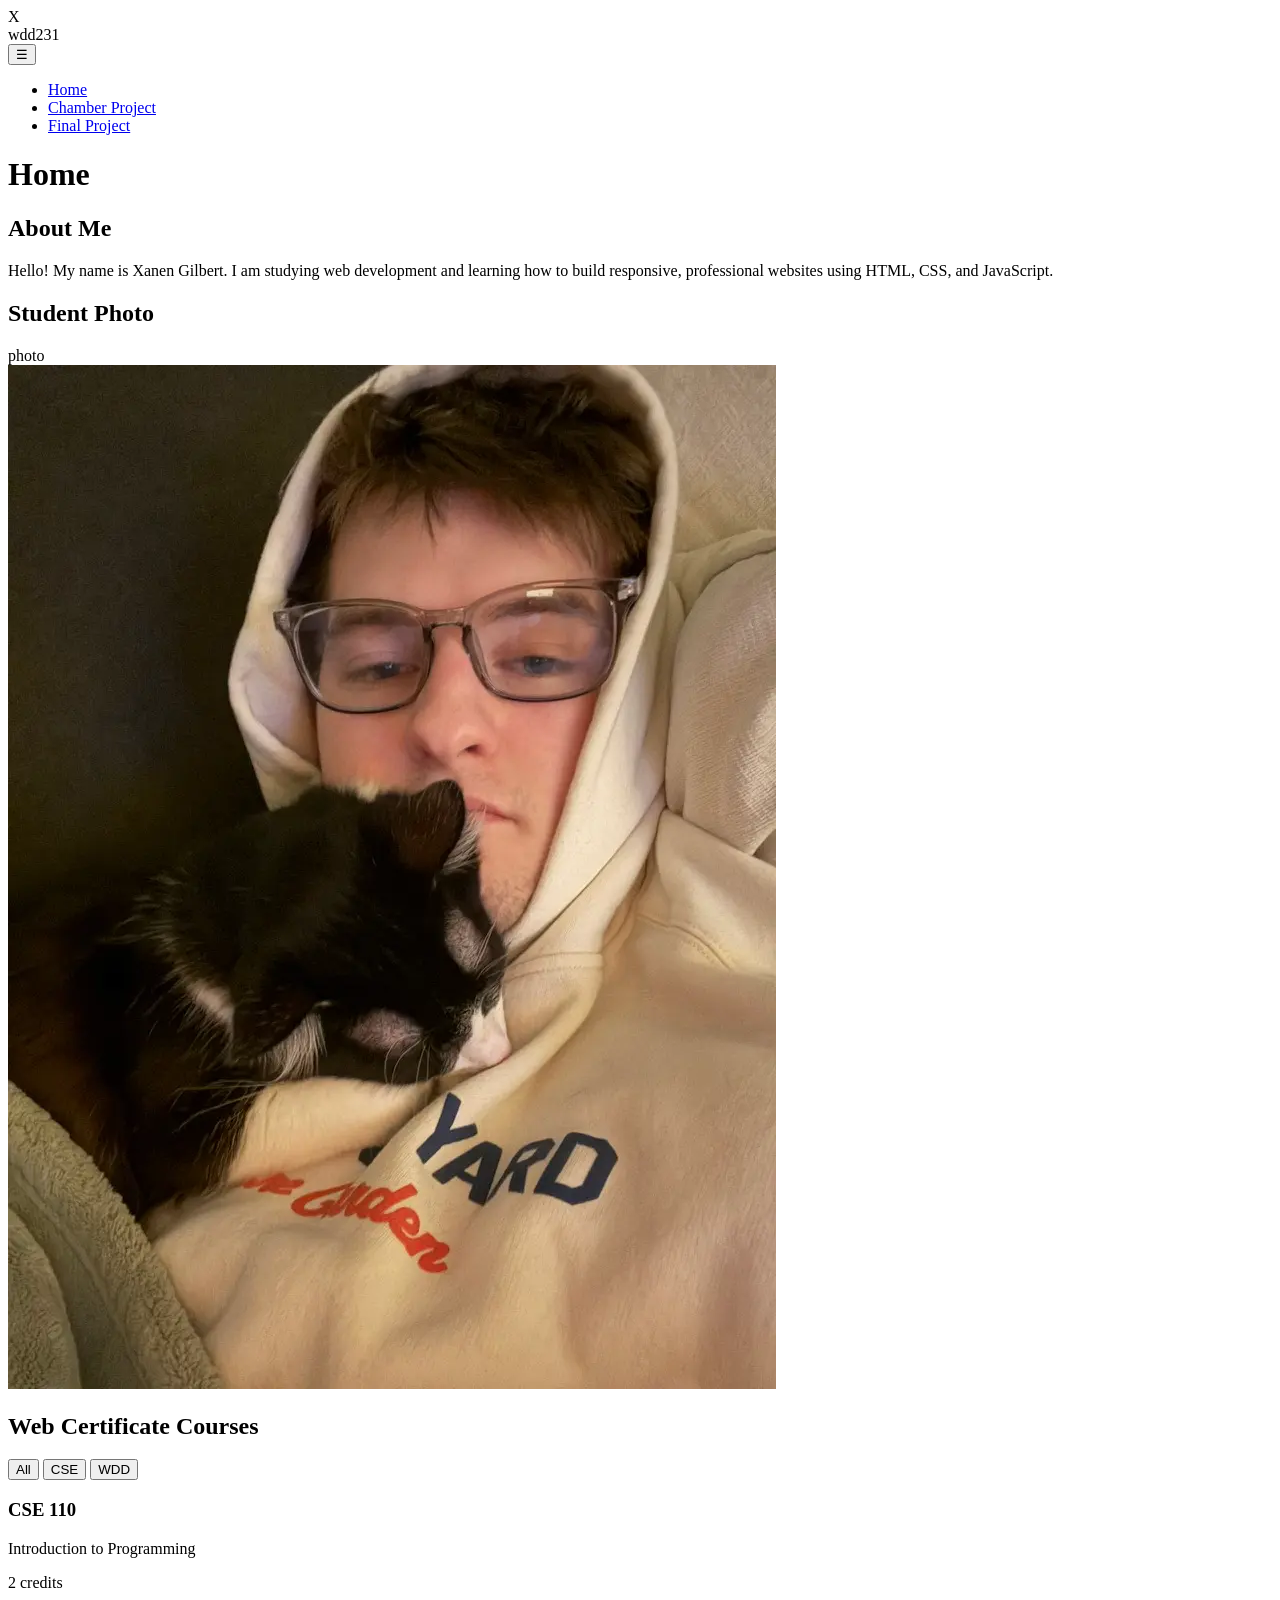
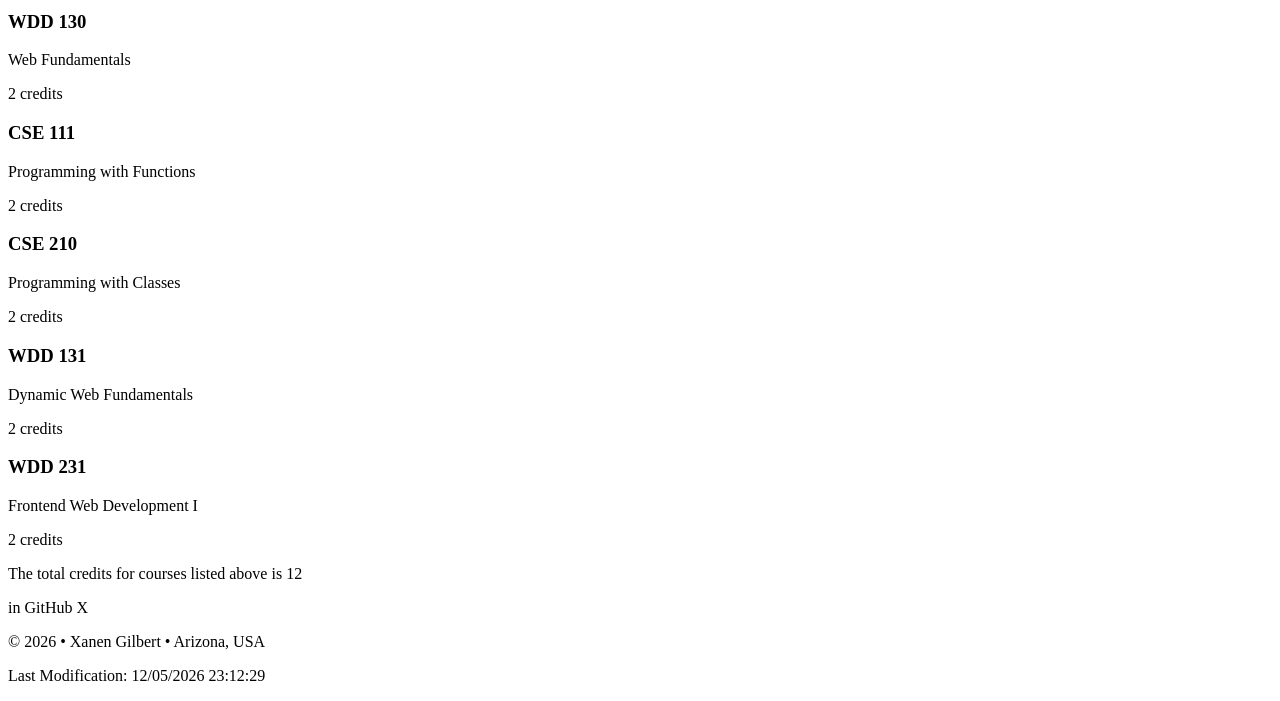
==== index.html @ d59ecf31 "added js, and photo" ====
<!DOCTYPE html>
<html lang="en">
<head>
    <meta charset="UTF-8">
    <meta name="viewport" content="width=device-width, initial-scale=1.0">
    <meta name="author" content="Xane Gilbert">
    <title>wdd231</title>
    <link rel="preconnect" href="https://fonts.googleapis.com">
    <link rel="preconnect" href="https://fonts.gstatic.com" crossorigin>
    <link href="https://fonts.googleapis.com/css2?family=Oswald:wght@200..700&family=Roboto+Mono:ital,wght@0,100..700;1,100..700&display=swap" rel="stylesheet">
    <meta name="description" content="This is the index.html file for the WDD231 project. It contains the basic structure of the website, including the header, main content, and footer.">
    <link rel="stylesheet" href="styles/base.css">
    <script src="scripts/base.js" defer></script>
</head>
<body>
    <header>

        <div class="site-branding">
            <div class="logo">X</div>
            <span>wdd231</span>
        </div>


        <nav id="navigation">
            <button id="menu">☰</button>
            <ul>
                <li><a href="index.html">Home</a></li>
                <li><a href="#">Chamber Project</a></li>
                <li><a href="#">Final Project</a></li>
            </ul>
        </nav>
    </header>

    <main>
    <h1>Home</h1>

    <section class="home-grid">
      <section class="card about">
        <h2>About Me</h2>
        <p>
          Hello! My name is Xanen Gilbert. I am studying web development and
          learning how to build responsive, professional websites using HTML,
          CSS, and JavaScript.
        </p>
      </section>

      <section class="card photo">
        <h2>Student Photo</h2>
        <div class="photo-box">photo</div>
        <img src="images/photo_for_wo1_xanen.webp" alt="Student Photo">
      </section>
    </section>

    <section class="card courses">
      <h2>Web Certificate Courses</h2>

      <div class="course-buttons">
        <button id="all">All</button>
        <button id="cse">CSE</button>
        <button id="wdd">WDD</button>
      </div>

      <div id="courseList" class="course-list"></div>

      <p>
        The total credits for courses listed above is
        <span id="totalCredits"></span>
      </p>
    </section>
  </main>

  <footer>
    <div class="socials">
      <span>in</span>
      <span>GitHub</span>
      <span>X</span>
    </div>

    <p>&copy; <span id="currentyear"></span> • Xanen Gilbert • Arizona, USA</p>
    <p>Last Modification: <span id="lastModified"></span></p>
    </footer>



</body>
</html>
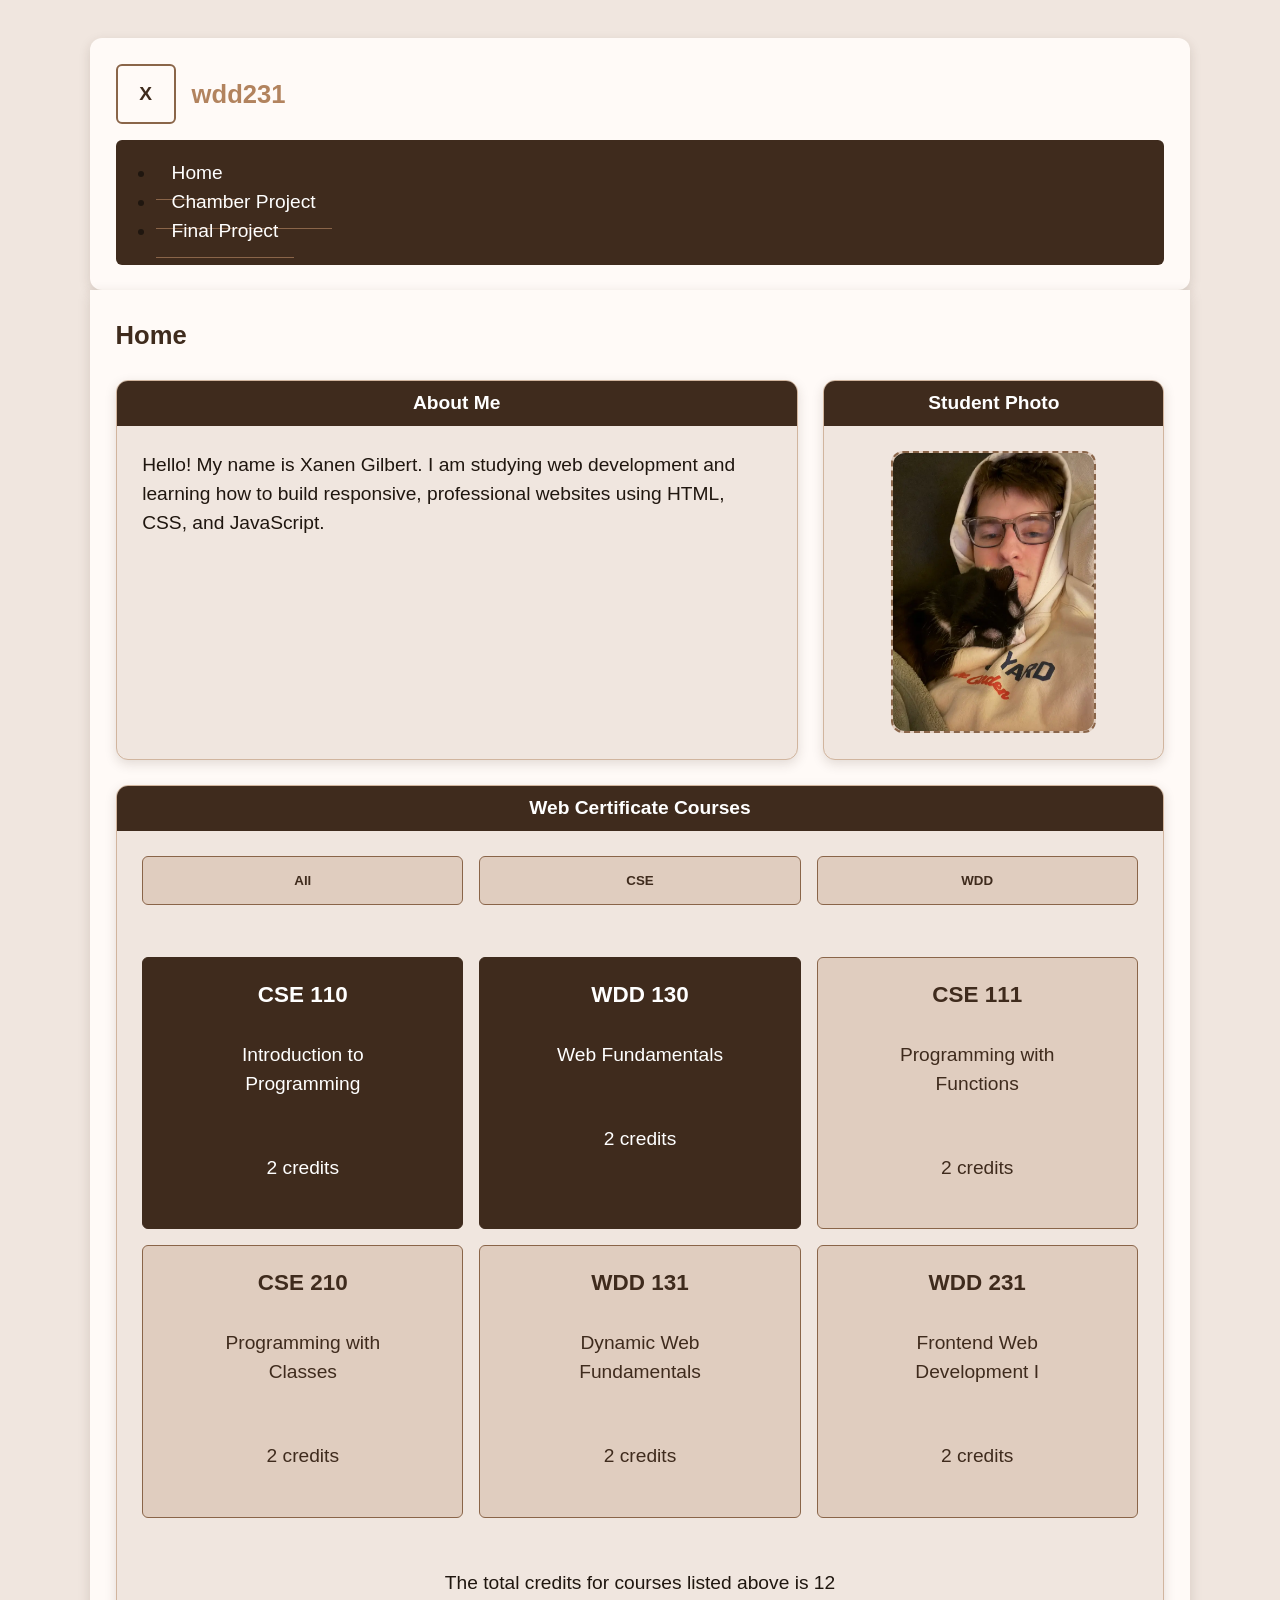
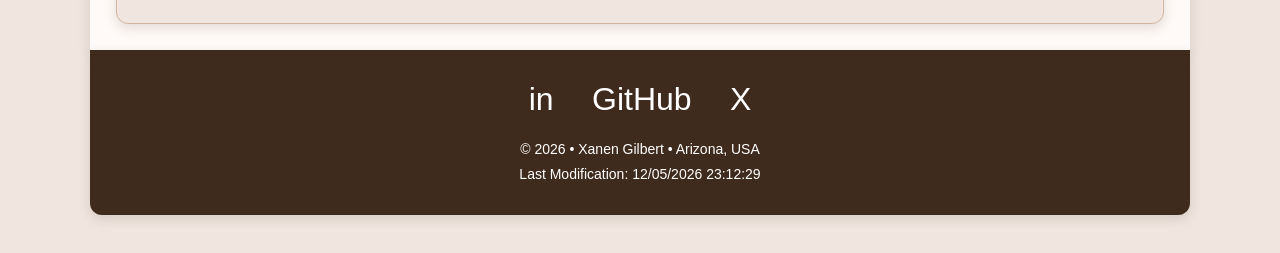
==== commit 539a4848: "added CSS, and JS to website" ====
--- a/index.html
+++ b/index.html
@@ -46,8 +46,9 @@
 
       <section class="card photo">
         <h2>Student Photo</h2>
-        <div class="photo-box">photo</div>
-        <img src="images/photo_for_wo1_xanen.webp" alt="Student Photo">
+        <div class="photo-box">
+          <img src="images/photo_for_wo1_xanen.webp" alt="Student Photo">
+        </div>
       </section>
     </section>
 
--- a/styles/base.css
+++ b/styles/base.css
@@ -0,0 +1,332 @@
+/*=================
+    CSS Variables / Color Theme
+=================*/
+:root {
+  --color-dark: #3f2b1d;
+  --color-primary: #b2835e;
+  --color-secondary: #c19c7e;
+  --color-accent: #d1b59e;
+  --color-soft: #e0cdbf;
+  --color-light: #f0e6df;
+
+  --color-text: #1f160f;
+  --color-text-light: #ffffff;
+  --color-card: #fffaf7;
+  --color-border: #8a6549;
+
+  --max-width: 1100px;
+
+  --space-xs: clamp(0.35rem, 1vw, 0.5rem);
+  --space-sm: clamp(0.5rem, 1.5vw, 1rem);
+  --space-md: clamp(1rem, 2vw, 2rem);
+  --space-lg: clamp(2rem, 3vw, 3rem);
+
+  --font-small: clamp(0.875rem, 1vw, 1rem);
+  --font-medium: clamp(1rem, 1.5vw, 1.25rem);
+  --font-large: clamp(1.25rem, 2vw, 2rem);
+  --font-xlarge: clamp(1.5rem, 3vw, 3rem);
+
+  --radius-sm: 6px;
+  --radius-md: 12px;
+
+  --shadow-soft: 0 4px 12px rgba(63, 43, 29, 0.15);
+
+}
+
+
+/*=================
+    Global Styles
+=================*/
+
+*{
+    box-sizing: border-box;
+}
+
+body {
+    margin: 0;
+    background-color: var(--color-light);
+    font-family: Arial, Helvetica, sans-serif;
+    color: var(--color-text);
+    font-size: var(--font-medium);
+    line-height: 1.5;
+}
+
+header,
+main,
+footer {
+    width: min(90%, var(--max-width));
+    margin: 0 auto;
+}
+
+/*=================
+    Header Styles
+=================*/
+
+
+header {
+    margin-top: var(--space-lg);
+    background: var(--color-card);
+    padding: var(--space-md);
+    border-radius: var(--radius-md); 
+    box-shadow: var(--shadow-soft);
+}
+
+.site-branding {
+    display: flex;
+    align-items: center;
+    gap: var(--space-sm);
+}
+
+.logo {
+    width: clamp(40px, 5vw, 60px);
+    height: clamp(40px, 5vw, 60px);
+    border: 2px solid var(--color-border);
+    display: grid;
+    place-items: center;
+    font-weight: bold;
+    color: var(--color-dark);
+    border-radius: var(--radius-sm);
+}
+
+.site-branding span {
+    font-size: var(--font-large);
+    font-weight: 700;
+    color: var(--color-primary);
+}
+
+/*=================
+    Navigation Styles
+=================*/
+
+#menu {
+    margin-left: auto;
+    background: var(--color-dark);
+    color: var(--color-text-light);
+    border: none;
+    padding: var(--space-xs) var(--space-sm);
+    border-radius: var(--radius-sm);
+    cursor: pointer;
+
+}
+
+#menu::before {
+    content: "☰";
+}
+
+#menu.open::before {
+    content: "✕";
+}
+
+#navigation {
+    display: none;
+    flex-direction: column;
+    background: var(--color-dark);
+    margin-top: var(--space-sm);
+    border-radius: var(--radius-sm);
+    overflow: hidden;
+
+}
+
+#navigation.open {
+    display: flex;
+}
+
+#navigation a {
+    color: var(--color-text-light);
+    text-decoration: none;
+    padding: var(--space-sm);
+    border-bottom: 1px solid var(--color-border);
+}
+
+#navigation a:hover {
+    background: var(--color-primary);
+    color: var(--color-dark);
+}
+
+/*=================
+    Main Styles
+=================*/
+
+main {
+  background: var(--color-card);
+  padding: var(--space-md);
+  box-shadow: var(--shadow-soft);
+}
+
+h1 {
+  font-size: var(--font-large);
+  color: var(--color-dark);
+  margin: 0 0 var(--space-md);
+}
+
+.home-grid {
+  display: grid;
+  grid-template-columns: 1fr;
+  gap: var(--space-md);
+}
+
+/* =========================
+   Cards
+   ========================= */
+
+.card {
+  background: var(--color-light);
+  border: 1px solid var(--color-accent);
+  border-radius: var(--radius-md);
+  overflow: hidden;
+  box-shadow: var(--shadow-soft);
+}
+
+.card h2 {
+  background: var(--color-dark);
+  color: var(--color-text-light);
+  text-align: center;
+  font-size: var(--font-base);
+  padding: var(--space-xs);
+  margin: 0;
+}
+
+.card p {
+  padding: var(--space-md);
+  margin: 0;
+}
+
+/* =========================
+   Photo Section
+   ========================= */
+
+.photo {
+  text-align: center;
+}
+
+.photo-box {
+  width: clamp(160px, 16vw, 240px);
+  height: clamp(180px, 22vw, 300px);
+  background: var(--color-soft);
+  border: 2px dashed var(--color-border);
+  border-radius: var(--radius-md);
+  margin: var(--space-md) auto;
+}
+
+.photo-box img {
+  width: 100%;
+  height: 100%;
+  object-fit: cover;
+  border-radius: var(--radius-md);
+}
+
+/* =========================
+   Courses Section
+   ========================= */
+
+.courses {
+  margin-top: var(--space-md);
+  text-align: center;
+}
+
+.course-buttons {
+  display: grid;
+  grid-template-columns: 1fr;
+  gap: var(--space-sm);
+  padding: var(--space-md);
+}
+
+.course-buttons button {
+  padding: var(--space-sm);
+  border: 1px solid var(--color-border);
+  background: var(--color-soft);
+  color: var(--color-dark);
+  border-radius: var(--radius-sm);
+  cursor: pointer;
+  font-weight: 700;
+}
+
+.course-buttons button:hover {
+  background: var(--color-secondary);
+}
+
+.course-list {
+  display: grid;
+  grid-template-columns: 1fr;
+  gap: var(--space-sm);
+  padding: var(--space-md);
+}
+
+.course-card {
+  background: var(--color-soft);
+  color: var(--color-dark);
+  border: 1px solid var(--color-border);
+  padding: var(--space-sm);
+  border-radius: var(--radius-sm);
+  transition: transform 0.2s ease, box-shadow 0.2s ease;
+}
+
+.course-card:hover {
+  transform: translateY(-2px);
+  box-shadow: var(--shadow-soft);
+}
+
+.course-card h3,
+.course-card p {
+  margin: 0.25rem;
+}
+
+.course-card.completed {
+  background: var(--color-dark);
+  color: var(--color-text-light);
+  border-color: var(--color-dark);
+}
+
+/* =========================
+   Footer
+   ========================= */
+
+footer {
+  background: var(--color-dark);
+  color: var(--color-text-light);
+  text-align: center;
+  padding: var(--space-md);
+  margin-bottom: var(--space-lg);
+  border-radius: 0 0 var(--radius-md) var(--radius-md);
+  box-shadow: var(--shadow-soft);
+}
+
+.socials {
+  display: flex;
+  justify-content: center;
+  gap: var(--space-lg);
+  font-size: clamp(1.2rem, 3vw, 2rem);
+  margin-bottom: var(--space-sm);
+}
+
+footer p {
+  margin: 0.25rem;
+  font-size: var(--font-small);
+}
+
+/* =========================
+   Larger Screens
+   ========================= */
+
+@media (min-width: 700px) {
+  #menu {
+    display: none;
+  }
+
+  #navigation {
+    display: flex;
+    flex-direction: row;
+  }
+
+  .home-grid {
+    grid-template-columns: 2fr 1fr;
+  }
+
+  .course-buttons {
+    grid-template-columns: repeat(3, 1fr);
+  }
+
+  .course-list {
+    grid-template-columns: repeat(3, 1fr);
+  }
+}
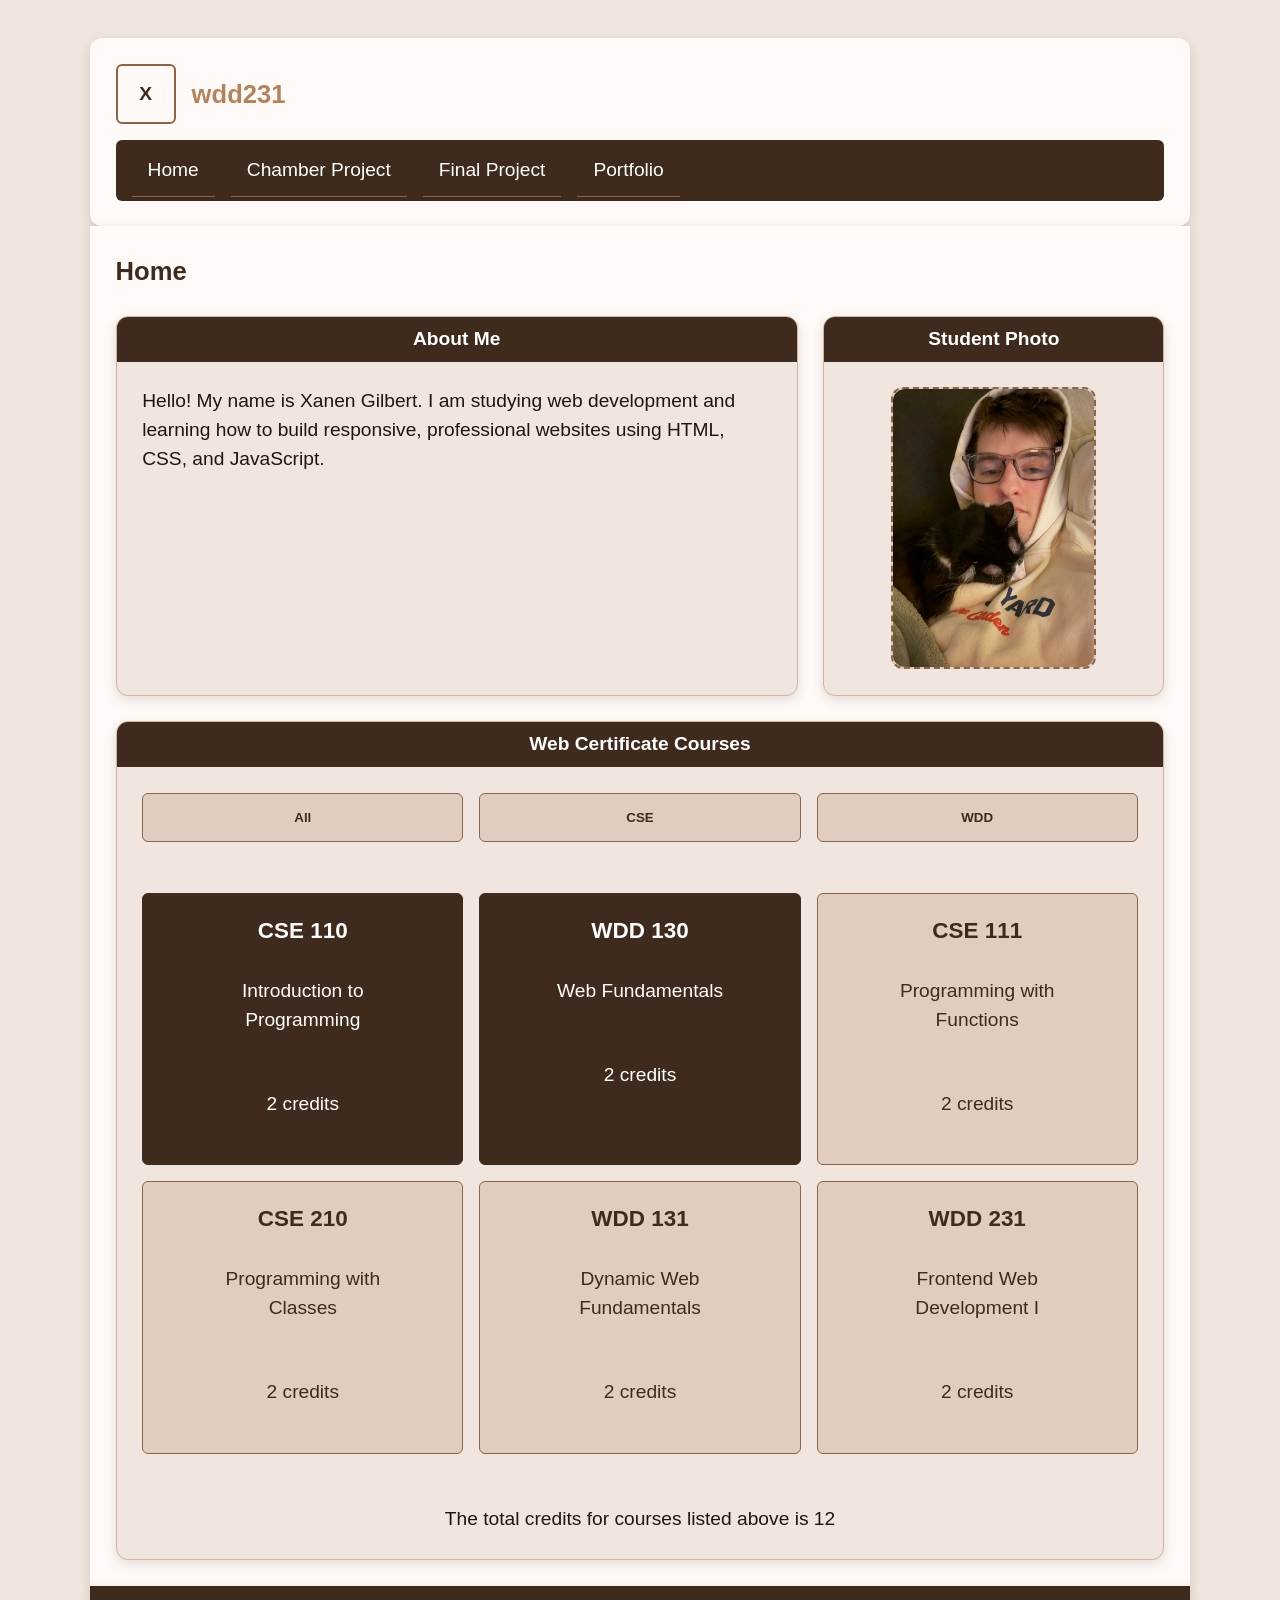
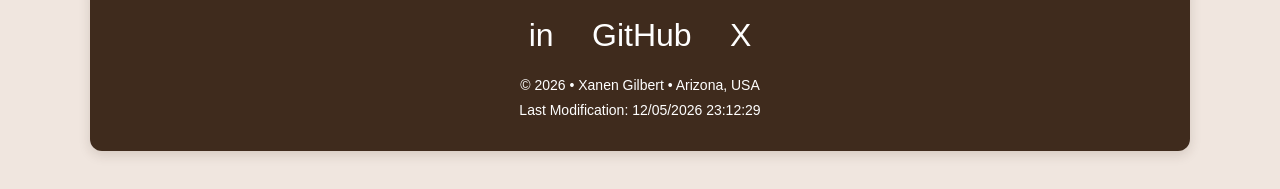
==== commit 48566949: "added line 31 and 13 in index file to get rid of the errors on the audit page for week1 assignment" ====
--- a/index.html
+++ b/index.html
@@ -10,6 +10,7 @@
     <link href="https://fonts.googleapis.com/css2?family=Oswald:wght@200..700&family=Roboto+Mono:ital,wght@0,100..700;1,100..700&display=swap" rel="stylesheet">
     <meta name="description" content="This is the index.html file for the WDD231 project. It contains the basic structure of the website, including the header, main content, and footer.">
     <link rel="stylesheet" href="styles/base.css">
+    <link rel="stylesheet" href="styles/base-large.css">
     <script src="scripts/base.js" defer></script>
 </head>
 <body>
@@ -27,6 +28,7 @@
                 <li><a href="index.html">Home</a></li>
                 <li><a href="#">Chamber Project</a></li>
                 <li><a href="#">Final Project</a></li>
+                <li><a href="#">Portfolio</a></li>
             </ul>
         </nav>
     </header>
--- a/styles/base.css
+++ b/styles/base.css
@@ -118,17 +118,22 @@
 }
 
 #navigation {
-    display: none;
-    flex-direction: column;
+    display: flex;
+    flex-direction: row;
     background: var(--color-dark);
     margin-top: var(--space-sm);
     border-radius: var(--radius-sm);
     overflow: hidden;
-
-}
-
-#navigation.open {
+}
+
+#navigation ul {
     display: flex;
+    justify-content: center;
+    align-items: center;
+    gap: var(--space-sm);
+    list-style: none;
+    margin: 0;
+    padding: var(--space-sm);
 }
 
 #navigation a {
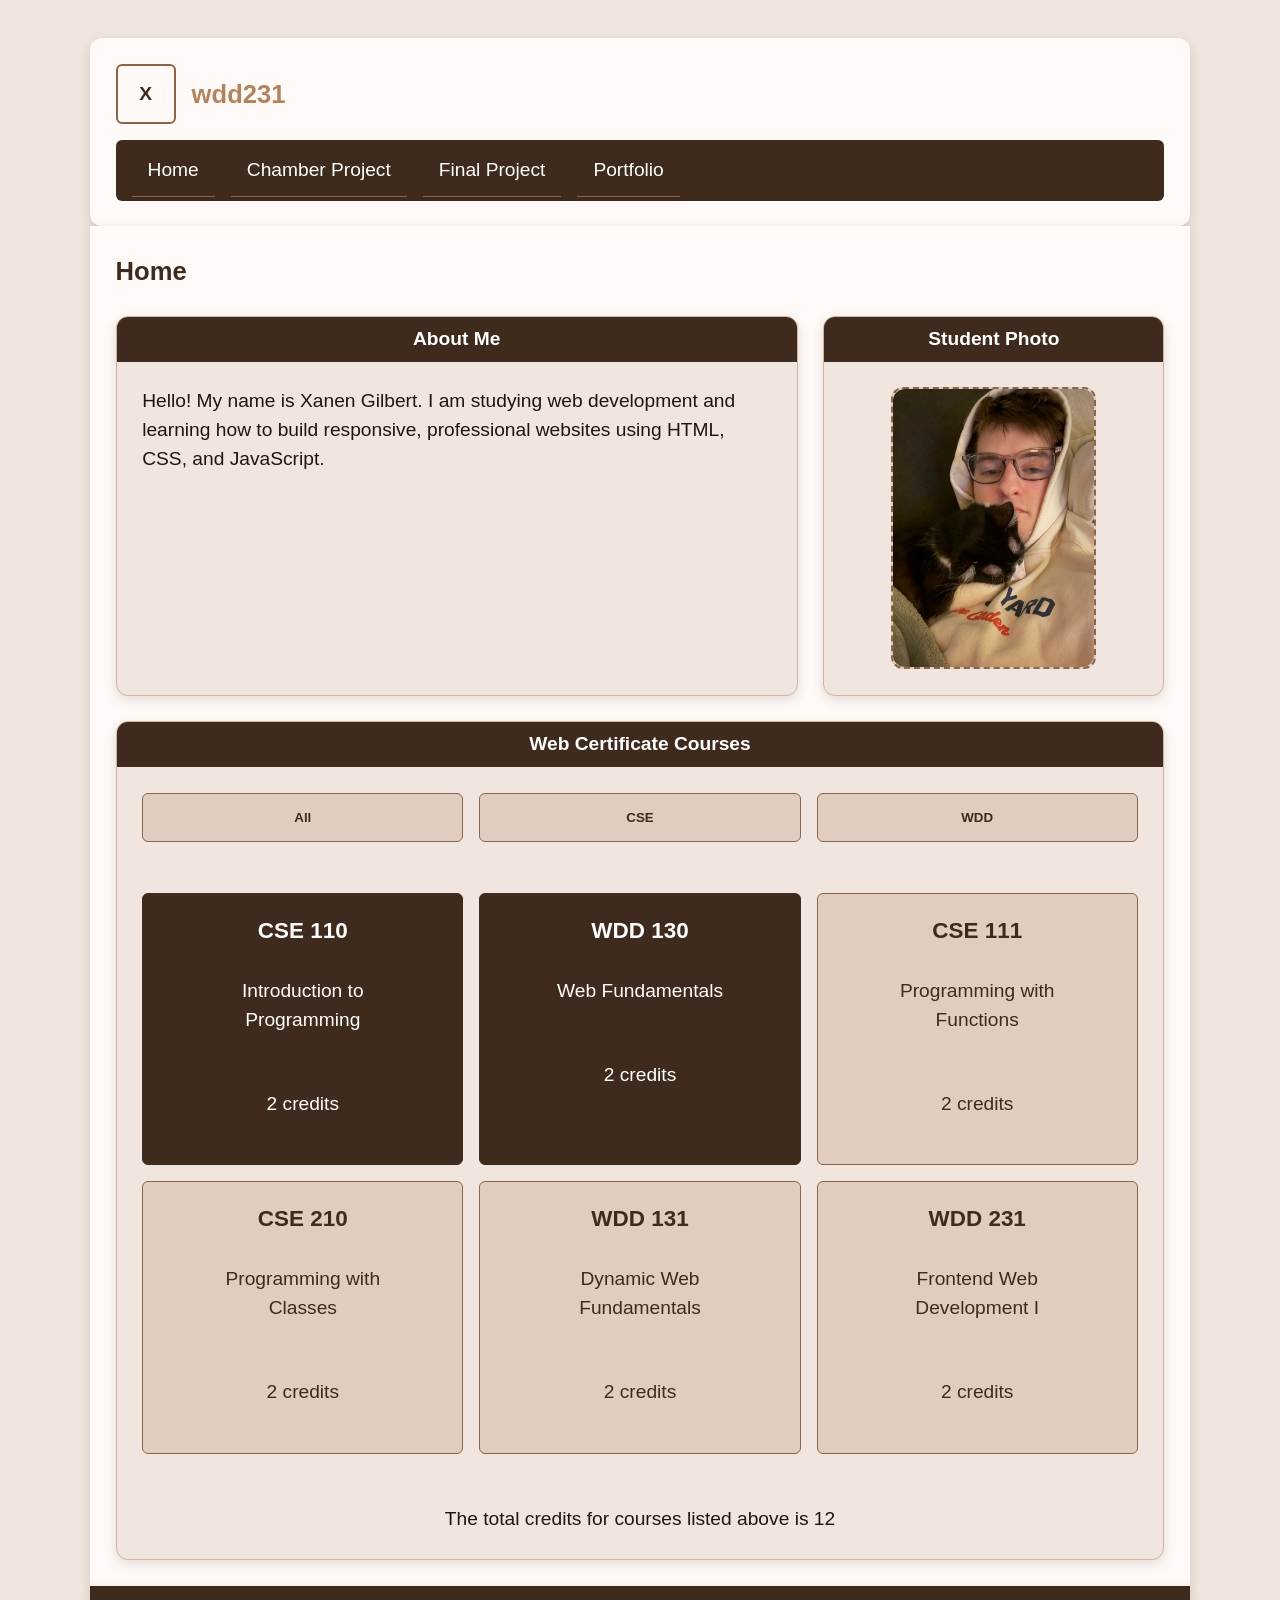
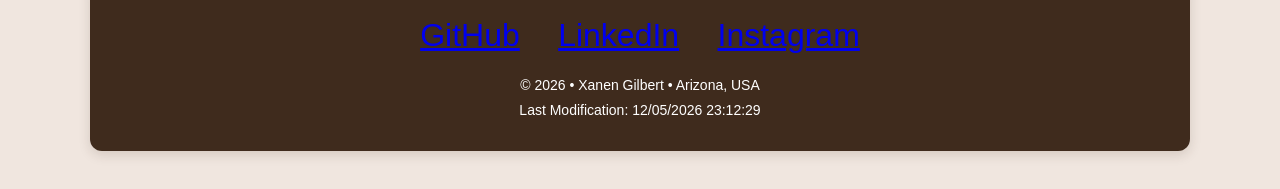
==== commit 9a5d65d5: "added images for footer, (need to figure out how to size them in the HTML) added clickable links for" ====
--- a/index.html
+++ b/index.html
@@ -11,6 +11,7 @@
     <meta name="description" content="This is the index.html file for the WDD231 project. It contains the basic structure of the website, including the header, main content, and footer.">
     <link rel="stylesheet" href="styles/base.css">
     <link rel="stylesheet" href="styles/base-large.css">
+    <link rel="icon" href="images/favicon.ico">
     <script src="scripts/base.js" defer></script>
 </head>
 <body>
@@ -26,7 +27,7 @@
             <button id="menu">☰</button>
             <ul>
                 <li><a href="index.html">Home</a></li>
-                <li><a href="#">Chamber Project</a></li>
+                <li><a href="chamber/directory.html">Chamber Project</a></li>
                 <li><a href="#">Final Project</a></li>
                 <li><a href="#">Portfolio</a></li>
             </ul>
@@ -74,9 +75,9 @@
 
   <footer>
     <div class="socials">
-      <span>in</span>
-      <span>GitHub</span>
-      <span>X</span>
+            <a href="https://github.com/xanengilbert">GitHub</a>
+            <a href="https://www.linkedin.com/in/xanen-gilbert/">LinkedIn</a>
+            <a href="https://www.instagram.com/xanengilbert/">Instagram</a>
     </div>
 
     <p>&copy; <span id="currentyear"></span> • Xanen Gilbert • Arizona, USA</p>
--- a/styles/base.css
+++ b/styles/base.css
@@ -313,7 +313,7 @@
    Larger Screens
    ========================= */
 
-@media (min-width: 700px) {
+@media (min-width: 1000px) {
   #menu {
     display: none;
   }
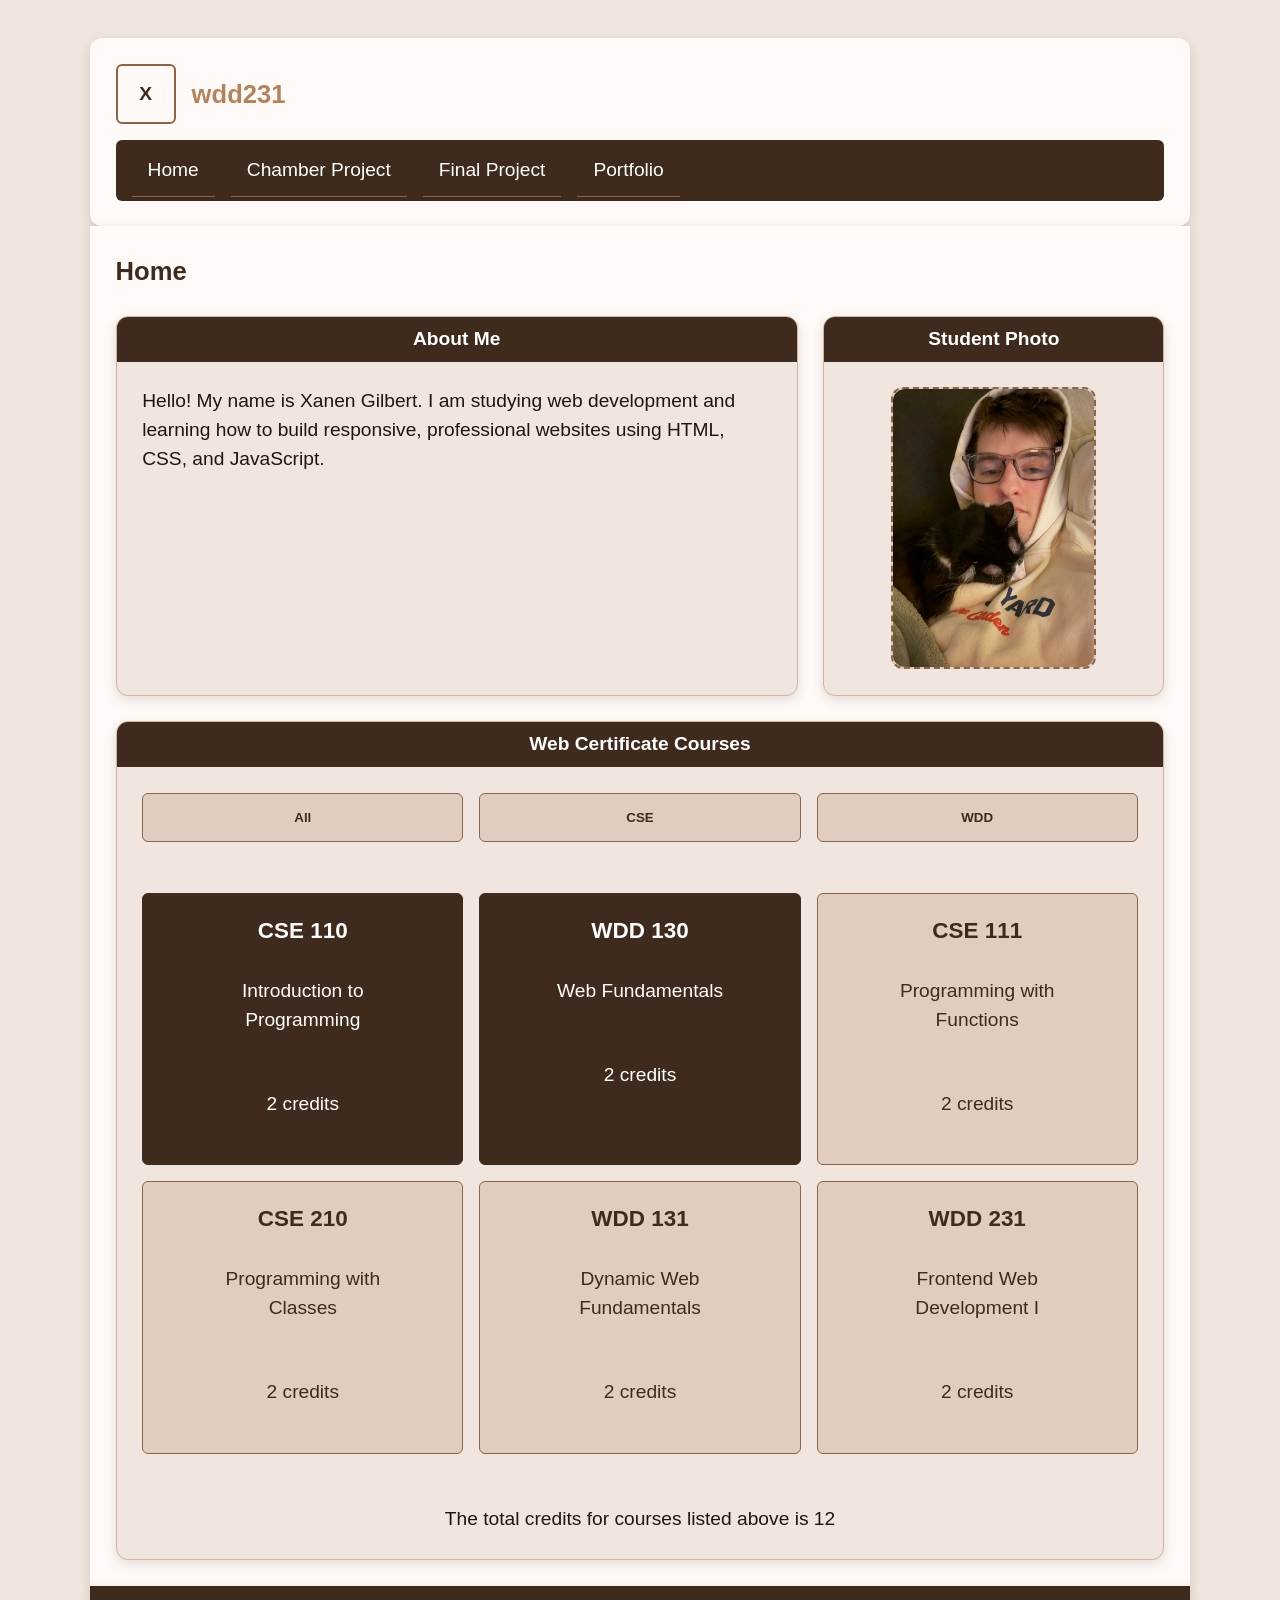
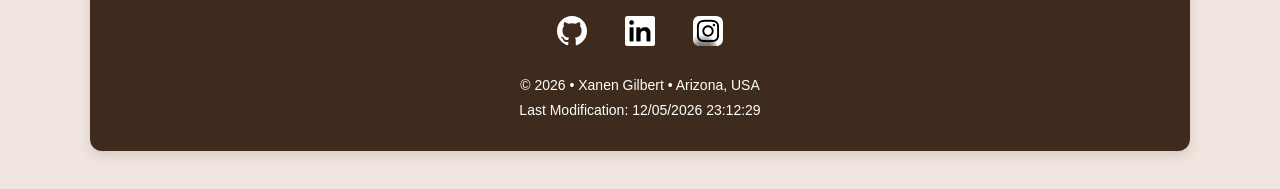
==== commit f27e085a: "fixed footer, added photo to chamber image folder" ====
--- a/index.html
+++ b/index.html
@@ -73,17 +73,24 @@
     </section>
   </main>
 
-  <footer>
-    <div class="socials">
-            <a href="https://github.com/xanengilbert">GitHub</a>
-            <a href="https://www.linkedin.com/in/xanen-gilbert/">LinkedIn</a>
-            <a href="https://www.instagram.com/xanengilbert/">Instagram</a>
-    </div>
+ <footer>
+        <div class="socials">
+            <a href="https://github.com/xanamal" target="_blank">
+            <img src="../images/github_logo.svg" alt="GitHub Icon">
+        </a>
 
-    <p>&copy; <span id="currentyear"></span> • Xanen Gilbert • Arizona, USA</p>
-    <p>Last Modification: <span id="lastModified"></span></p>
+        <a href="www.linkedin.com/in/xanen-gilbert-a3b019311" target="_blank">
+            <img src="../images/linkedin.webp" alt="LinkedIn Icon">
+        </a>
+
+        <a href="https://www.instagram.com/xanen_gilbert/" target="_blank">
+            <img src="../images/insta_logo.svg" alt="Instagram Icon">
+        </a>
+        </div>
+
+        <p>&copy; <span id="currentyear"></span> • Xanen Gilbert • Arizona, USA</p>
+        <p>Last Modification: <span id="lastModified"></span></p>
     </footer>
-
 
 
 </body>
--- a/styles/base.css
+++ b/styles/base.css
@@ -304,6 +304,13 @@
   margin-bottom: var(--space-sm);
 }
 
+.socials a img {
+  width: 30px;
+  height: 30px;
+  filter: invert(100%) sepia(100%) grayscale(100%) brightness(150%);
+  transition: filter 0.3s ease;
+}
+
 footer p {
   margin: 0.25rem;
   font-size: var(--font-small);
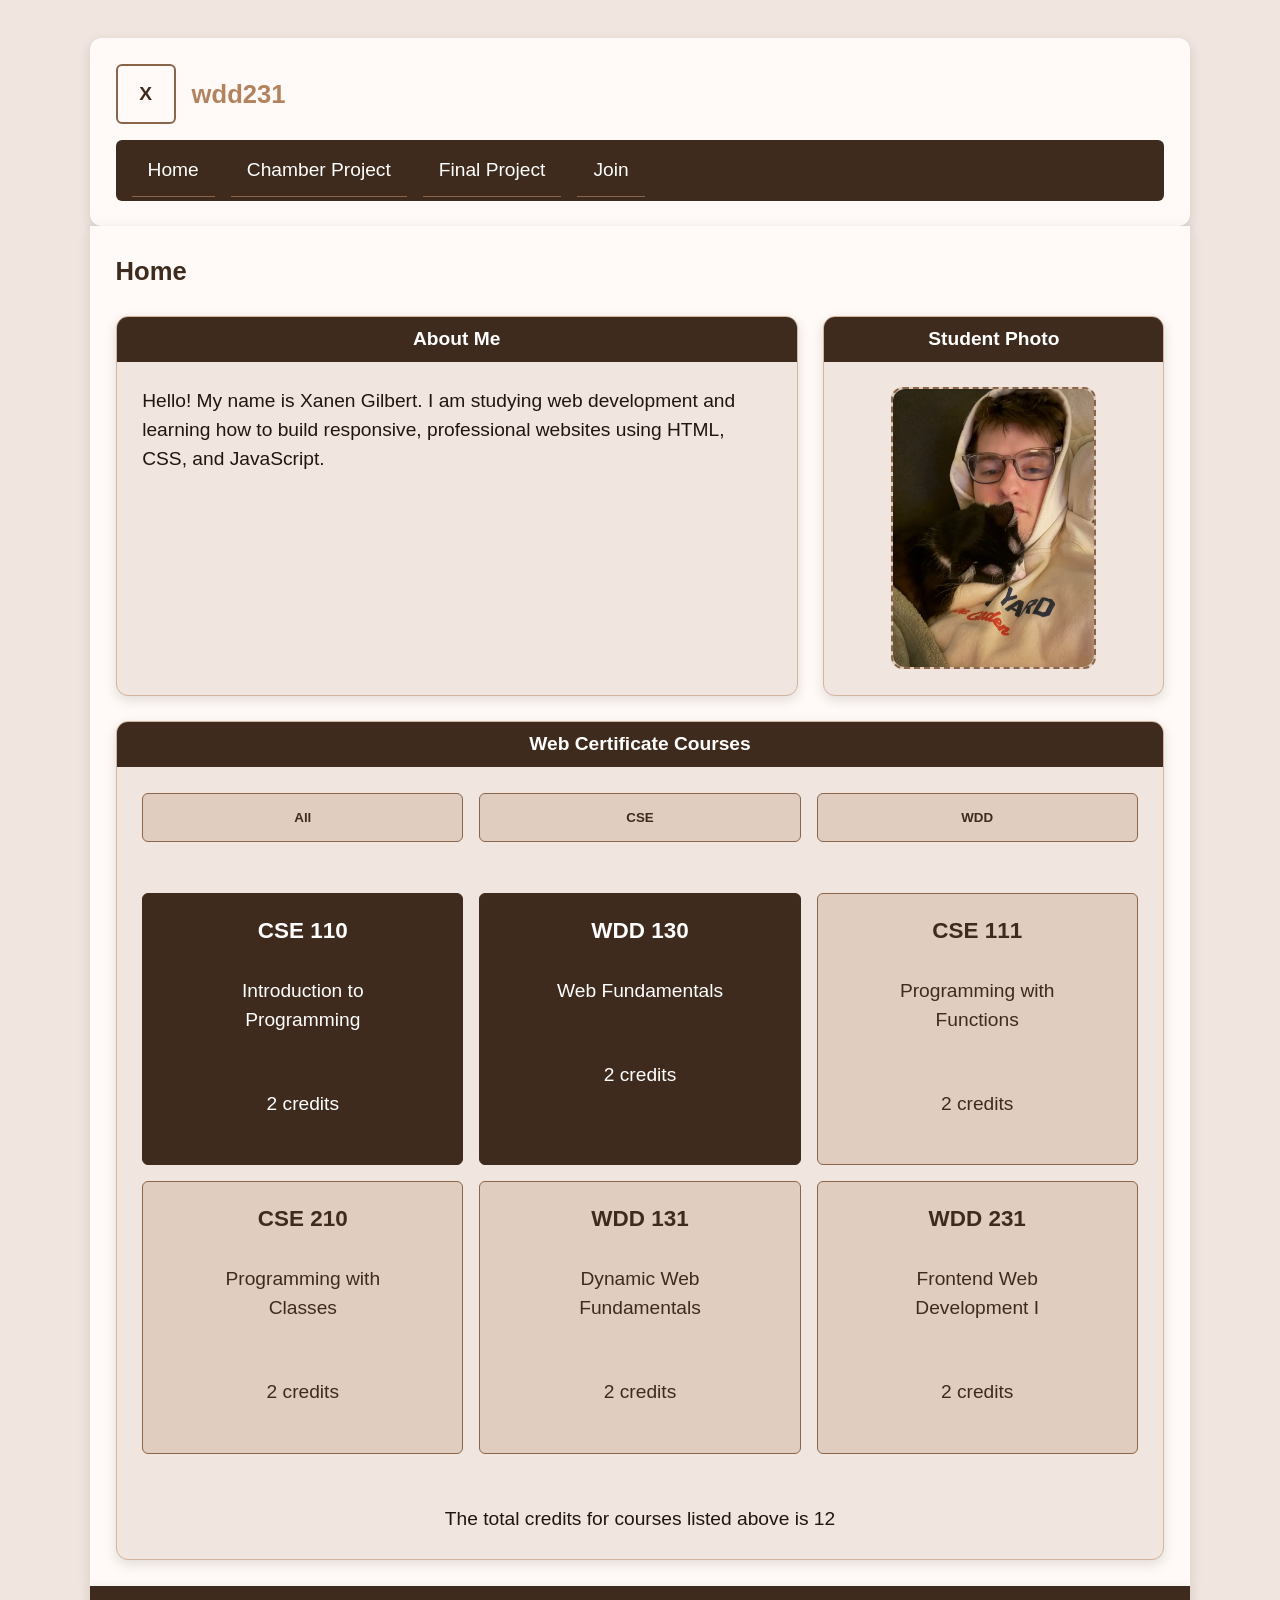
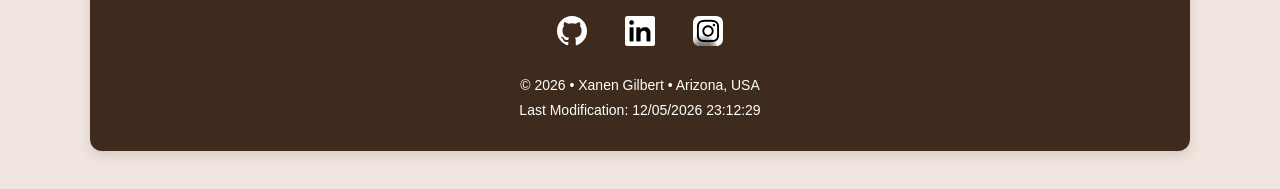
==== commit cb9d28c7: "added join added HTMl and CSS for chamber index" ====
--- a/index.html
+++ b/index.html
@@ -29,7 +29,7 @@
                 <li><a href="index.html">Home</a></li>
                 <li><a href="chamber/directory.html">Chamber Project</a></li>
                 <li><a href="#">Final Project</a></li>
-                <li><a href="#">Portfolio</a></li>
+                <li><a href="chamber/join.html">Join</a></li>
             </ul>
         </nav>
     </header>
